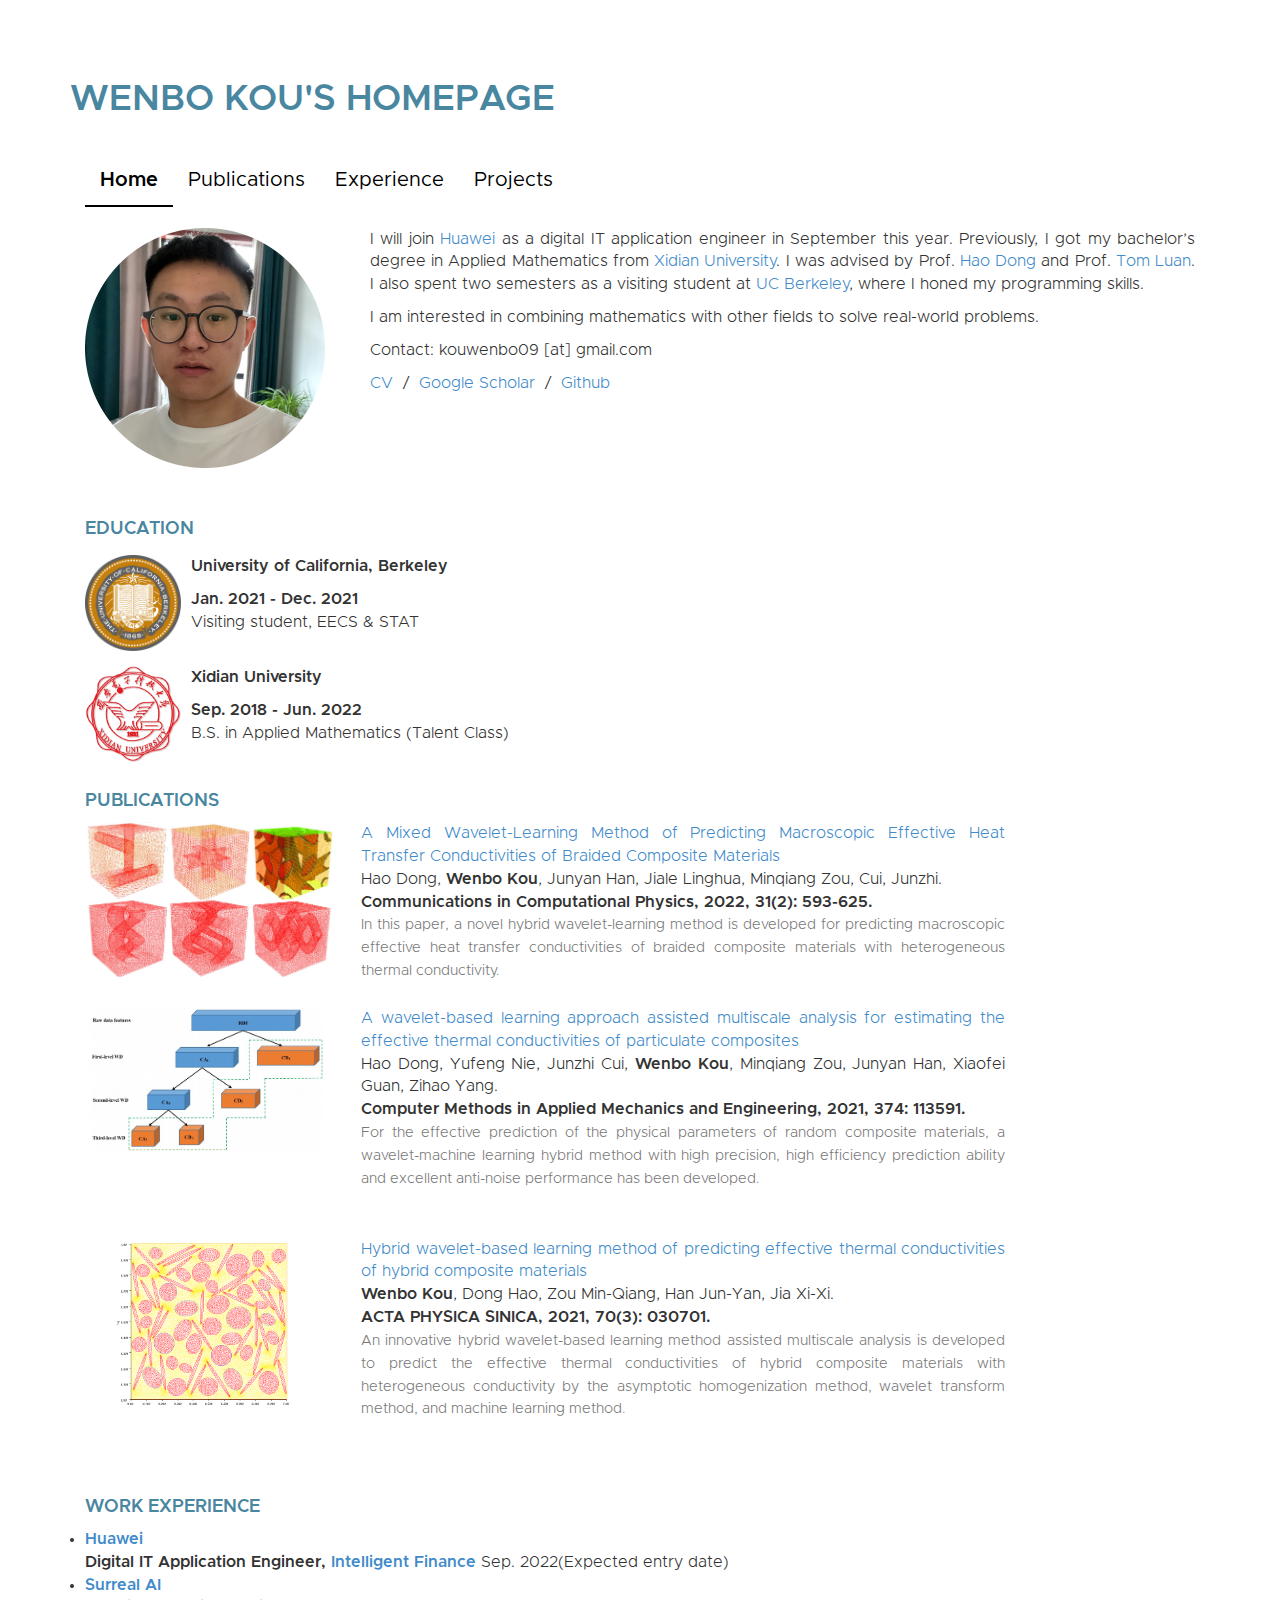
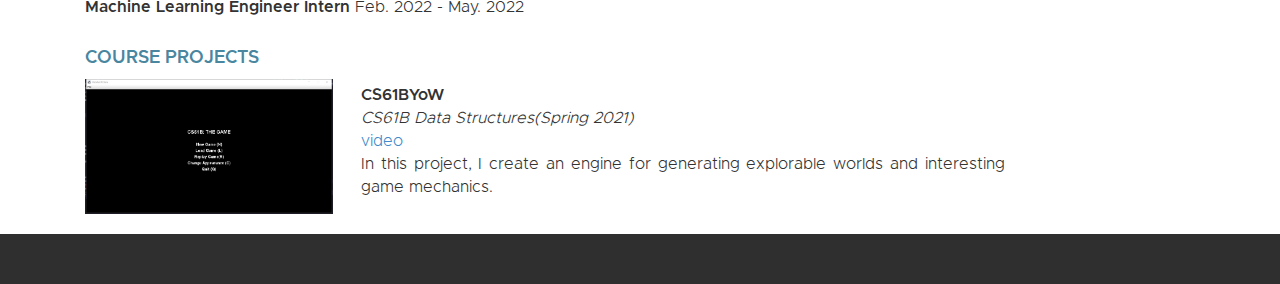
==== index.html @ a8dd76ac "update paper url" ====
<!DOCTYPE html>
<html lang="en">
<head>
    <script async
            src="https://www.googletagmanager.com/gtag/js?id=UA-112232484-1"></script>
    <script>
        window.dataLayer = window.dataLayer || [];

        function gtag() {
            dataLayer.push(arguments);
        }

        gtag('js', new Date());

        gtag('config', 'UA-112232484-1');
    </script>

    <meta charset="utf-8">
    <meta http-equiv="X-UA-Compatible" content="IE=edge">
    <meta name="viewport" content="width=device-width, initial-scale=1">
    <meta name="description" content="">
    <meta name="author" content="">
    <link rel="shortcut icon" href="images/favicon.png">

    <title>Wenbo Kou's Homepage</title>

    <!-- Bootstrap core CSS -->
    <link href="css/bootstrap.css" rel="stylesheet">

    <!-- Custom styles for this template -->
    <link href="css/style.css?123" rel="stylesheet">
    <link href="css/font-awesome.min.css" rel="stylesheet">

</head>

<body>

<!-- Static navbar -->


<div class="container">
    <div class="row">
        <div class="col-lg-6 col-lg-offset-0" align="left">
            <h1>Wenbo Kou's Homepage</h1>
        </div>
    </div>
</div> <!-- /container -->

<div class="navbar navbar-default" role="navigation">
    <div class="container">
        <div class="navbar-header">
            <button type="button" class="navbar-toggle" data-toggle="collapse"
                    data-target=".navbar-collapse">
                <span class="sr-only">Toggle navigation</span>
                <span class="icon-bar"></span>
                <span class="icon-bar"></span>
                <span class="icon-bar"></span>
            </button>
            <!--           <a class="navbar-brand" href="index.html">INSTANT</a>
             -->
        </div>
        <div class="navbar-collapse collapse">
            <ul class="nav navbar-nav navbar-left">
                <li class="active"><a href="#about">Home</a></li>
                <li><a href="#publication">Publications</a></li>
                <li><a href="#experience">Experience</a></li>
                <li><a href="#projects">Projects</a></li>
            </ul>
        </div><!--/.nav-collapse -->
    </div>
</div>

<div class="container" style="font-family:metropolis">
    <div class="col-md-3" , style="padding-right: 40px">
        <img class="img-responsive img-rounded" src="images/wenbokou-modified.png" alt=""
             style="max-width: 240px;"><br>
    </div>
    <div id="about" class="col-md-9" style="text-align:justify">
        <p>I will join  <a href="https://e.huawei.com/en/">Huawei</a> as a digital IT application engineer in September this year. Previously, I got my bachelor’s degree in Applied Mathematics from <a href="https://en.xidian.edu.cn/">Xidian University</a>. I was advised by
            Prof. <a href="https://faculty.xidian.edu.cn/DH2/en/index.htm">Hao Dong</a> and Prof. <a href="https://scholar.google.com/citations?user=lPDUfpgAAAAJ&hl=en">Tom Luan</a>. 
        I also spent two semesters as a visiting student at <a href="https://www.berkeley.edu/">UC Berkeley</a>, where I honed my programming skills.
        <p>I am interested in combining mathematics with other fields to solve real-world problems.
        </p>
        <p>Contact: kouwenbo09 [at] gmail.com
        <p> <a href="./files/myCV.pdf">CV</a> &nbsp/&nbsp
            <a href="https://scholar.google.com/citations?user=yHcMSDsAAAAJ&hl=en">Google Scholar</a> &nbsp/&nbsp
            <a href="https://github.com/WenboKou">Github</a><br>
        </p>
    </div>

    <div id="education" class="col-md-10" style="text-align:justify">
        <h3>Education</h3>
        <div class="media">
                <span class="pull-left"><img src="./images/berkeley.png"
                                             width="96px" height="96px"/></span>
            <div class="media-body">
                <p><b>University of California, Berkeley</b></p>
                <span style="font-weight: bold">Jan. 2021 - Dec. 2021</span>
                <p>Visiting student, EECS & STAT</p>
            </div>
        </div>
        <div class="media">
                <span class="pull-left"><img src="./images/xidian.png"
                                             width="96px" height="96px"/></span>
            <div class="media-body">
                <p><b>Xidian University</b></p>
                <span style="font-weight: bold">Sep. 2018 - Jun. 2022</span>
                <p>B.S. in Applied Mathematics (Talent Class)</p>
            </div>
        </div>
    </div>

    <div id="publication" class="col-md-10" style="text-align:justify">
        <h3>Publications</h3>
        <div class="pub">
            <table width="100%" border="0">
                <tr>
                    <td width="30%" valign="top">
                        <a href="images/braided.png" class="image"><img src="images/braided.png" width="90%" alt=""></a>
                    </td>
                    <td width="80%">
                        <div><a href="https://ui.adsabs.harvard.edu/abs/2022CCoPh..31..593D/abstract">
                            <papertitle>A Mixed Wavelet-Learning Method of Predicting Macroscopic Effective Heat Transfer Conductivities of Braided Composite Materials</papertitle>
                            </a></div>
                        <div>
                            <span> Hao Dong, </span>
                            <span> <b>Wenbo Kou</b></span>,
                            <span> Junyan Han, Jiale Linghua, Minqiang Zou, Cui, Junzhi.</span>
                        </div>
                        <div>
                            <span class="tag"><b>Communications in Computational Physics, 2022, 31(2): 593-625.</b></a></span>
                            <div>
                                <span class="des">In this paper, a novel hybrid
                                    wavelet-learning method is developed for predicting macroscopic effective
                                    heat transfer conductivities of braided composite materials with heterogeneous thermal conductivity.
                                </span>
                            </div>
                        </div>
                    </td>
                </tr>
            </table>
        </div>
        <div class="pub">
            <table width="100%" border="0">
                <tr>
                    <td width="30%" valign="top">
                        <a href="images/wavelet_decomposition.png" class="image"><img src="images/wavelet_decomposition.png" width="90%" alt=""></a>
                    </td>
                    <td width="80%">
                        <div><a href="https://www.sciencedirect.com/science/article/abs/pii/S0045782520307763">
                            <papertitle>A wavelet-based learning approach assisted multiscale analysis for estimating the effective thermal conductivities of particulate composites</papertitle>
                          </a></div>
                        <div>
                            <span>Hao Dong, Yufeng Nie, Junzhi Cui, </span>
                            <span> <b>Wenbo Kou</b></span>,
                            <span> Minqiang Zou, Junyan Han, Xiaofei Guan, Zihao Yang.</span>
                        </div>
                        <div>
                            <span class="tag"><b>Computer Methods in Applied Mechanics and Engineering, 2021, 374: 113591.</b></span>
                            <div>
                                <span class="des">For the effective prediction of the physical parameters of random composite materials, a wavelet-machine learning hybrid method with high precision, high efficiency prediction ability and excellent anti-noise performance has been developed. </span>
                            </div>
                        </div>
                    </td>
                </tr>
            </table>
        </div>
        <br>
        <div class="pub">
            <table width="100%" border="0">
                <tr>
                    <td width="30%" valign="top">
                        <a href="images/MaterCRandEllipse2Dedit2.edp.png" class="image"><img src="images/MaterCRandEllipse2Dedit2.edp.png" width="90%" alt=""></a>
                    </td>
                    <td width="80%">
                        <div><a href="http://wulixb.iphy.ac.cn/fileWLXB/journal/article/wlxb/2021/3/PDF/3-20201085.pdf">
                            <papertitle>Hybrid wavelet-based learning method of predicting effective thermal conductivities of hybrid composite materials</papertitle>
                          </a></div>
                        <div>
                            <span> <b>Wenbo Kou</b></span>,
                            <span>Dong Hao, Zou Min-Qiang, Han Jun-Yan, Jia Xi-Xi.</span>
                        </div>
                        <div>
                            <span class="tag"><b>ACTA PHYSICA SINICA, 2021, 70(3): 030701.</b></span>
                            <div>
                                <span class="des">An innovative hybrid wavelet-based learning method assisted multiscale analysis is developed to predict the effective thermal conductivities of hybrid composite materials with heterogeneous conductivity by the asymptotic homogenization method, wavelet transform method, and machine learning method. </span>
                            </div>
                        </div>
                    </td>
                </tr>
            </table>
        </div>
        <br>
    </div>
    <br>

    <div id="experience" class="col-md-10" style="text-align:justify">
        <h3>WORK EXPERIENCE</h3>

        <li><strong><a
            href="https://e.huawei.com/en/">
        Huawei
        </a></strong>
            <br> <b>Digital IT Application Engineer, <a
                href="https://e.huawei.com/en/solutions/industries/smart-finance">
                Intelligent Finance</a>
            </a> </b>Sep. 2022(Expected entry date)<i></i>
        </li>

        <li><strong><a
            href="https://www.surreal.la/home">
        Surreal AI
        </a></strong>
            <br> <b>Machine Learning Engineer Intern
            </a> </b>Feb. 2022 - May. 2022 <i></i>
        </li>
    </div>

    <div id="projects" class="col-md-10" style="text-align:justify">
        <h3>Course Projects</h3>

        <div class="projects">
            <table width="100%" border="0">
                <tr>
                    <td width="30%" valign="top">
                        <a href="images/byow.png" class="image"><img src="images/byow.png" width="90%" alt=""></a>
                    </td>
                    <td width="80%">
                        <papertitle><b>CS61BYoW</b></papertitle>
                        <br>
                        <em>CS61B Data Structures(Spring 2021)</em>
                        <br>
                        <a href="https://drive.google.com/file/d/1eGYNQSWRpnLHphb8RFQ2kUPpRiT41MZt/view?usp=sharing">video</a>
                        <p>In this project, I create an engine for generating explorable worlds and interesting game mechanics.</p>
                    </td>
                </tr>
            </table>
        </div>
    </div>
</div>


<div id="footerwrap">
    <div class="container">
        <div class="row centered">
            <div class="col-lg-4">
                <p><b></b></p>
            </div>
            <div class="col-lg-4">
                <p></p>
            </div>
        </div>
    </div>
</div>


<!-- Bootstrap core JavaScript
================================================== -->
<!-- Placed at the end of the document so the pages load faster -->
<script src="js/jquery.min.js"></script>
<script src="js/bootstrap.min.js"></script>
</body>
</html>
---- css/style.css ----
@import url(http://fonts.googleapis.com/css?family=Montserrat:400,700);

@font-face {
    font-family: metropolis;
    src: url('./metropolis/Metropolis-Bold.otf') format('opentype');
    font-weight: 800;
    font-style: normal;
}

@font-face {
    font-family: metropolis;
    src: url('./metropolis/Metropolis-SemiBold.otf') format('opentype');
    font-weight: 700;
    font-style: normal;
}


@font-face {
    font-family: metropolis;
    src: url('./metropolis/Metropolis-Regular.otf') format('opentype');
    font-weight: 500;
    font-style: normal;
}


@font-face {
    font-family: metropolis;
    src: url('./metropolis/Metropolis-Light.otf') format('opentype');
    font-weight: 400;
    font-style: normal;
}


::-moz-selection {
    background: #f2c2c9;
    color: #a4003a;
    text-shadow: none;
}

::selection {
    background: #5d9aa0;
    color: #13070f;
    text-shadow: none;
}

/*
 * A better looking default horizontal rule
 */

 hr {
    display: block;
    height: 1px;
    border: 0;
    border-top: 1px solid #ccc;
    margin: 1em 0;
    padding: 0;
}

.centered {
	text-align: center
}

.mt {
	margin-top: 10px;
}

.mb {
	margin-bottom: 10px;
}

.mbb {
	margin-top: 40px;
}

/* ==========================================================================
   General styles
   ========================================================================== */


body {
    font-family: metropolis;
    font-weight: 400;
    font-size: 16px;

    -webkit-font-smoothing: antialiased;
    -webkit-overflow-scrolling: touch;
}

h1, h2, h3, h4, h5, h6 {
	font-weight: 700;
    color: #4a4a4a;
}

h1 {
    text-transform: uppercase;
    font-family: Metropolis;
    font-weight: 700;
    padding-top: 60px;
    padding-bottom: 4px;
    color: #4986a0;
}

h3 {
    text-transform: uppercase;
    font-family: Metropolis;
    font-weight: 700;
    padding-top: 10px;
    font-size:18px;
    color: #4986a0;
}


p .center {
    text-align: center;
    font-style: italic;
}

.navbar-default {
	padding-top: 20px;
}

.navbar-brand {
	font-weight: 700;
}

.navbar-default .navbar-brand {
	color: #3e4ba0;
}

.navbar-default {
	background-color: transparent;
	border-color: transparent;
	font-size: 20px;
	font-weight: 600;
}

.navbar-default .navbar-nav > .active > a, .navbar-default .navbar-nav > .active > a:hover, .navbar-default .navbar-nav > .active > a:focus {
	font-weight: bold;
	color: black;
	background-color: transparent;
	border-bottom: 2px solid black
}



.navbar-default .navbar-nav > li > a {
	color: black;
	font-weight: 500;
}

/* ==========================================================================
   Wrap Sections
   ========================================================================== */

#headerwrap {
	background: url(../images/background.png) no-repeat center top;
	margin-top: -70px;
	padding-top: 100px;
	text-align: center;
	background-attachment: relative;
	background-position: center center;
	min-height: 350px;
	width: 100%;
	
    -webkit-background-size: 100%;
    -moz-background-size: 100%;
    -o-background-size: 100%;
    background-size: 100%;

    -webkit-background-size: cover;
    -moz-background-size: cover;
    -o-background-size: cover;
    background-size: cover;
}

#headerwrap h1 {
	color:#ffffff;
	padding-top: 10px;
	padding-bottom: 20px;
	letter-spacing: 4px;
	font-size: 80px;
	font-weight: bold;
}

#headerwrap h4 {
	font-weight: 500;
	color: #ffffff
}

#social {
	padding-top: 50px;
	padding-bottom: 50px;
	background-color: #f2f2f2;
}

#social i {
	font-size: 40px;
	color: #4a4a4a
}

#social i:hover {
	color: #4986a0
}

#footerwrap {
	margin-top: 20px;
	padding-top: 30px;
	padding-bottom: 10px;
	background-color: #2f2f2f;
}

#footerwrap p {
	color: #f2f2f2;
	margin-left: 10px;
}

#workwrap h1 {
	color:#ffffff;
	padding-top: 10px;
	padding-bottom: 20px;
	letter-spacing: 4px;
	font-size: 80px;
	font-weight: bold;
}

#workwrap h4 {
	font-weight: 400;
	color: #ffffff
}




/* Gallery */
.gallery {
	margin-top: 30px;
	padding: 25px;
}

.gallery img:hover {
	opacity: 0.4;
}

div.pub {
    padding-bottom:25px;
}
div.authors a:link,
div.authors a:visited {
    color: #777777
}
div.authors {
    font-size: 100%;
    color: #777777
}
span.author {
    white-space: nowrap
}

span.me {
    color: #000000;
    font-weight: 600
}

span.highlight,
span.highlight a:link,
span.highlight a:visited {
    color: #BB2222
}

span.tag,
span.tag a:link,
section.pub {
    padding-bottom:25px;
}
span.des {
    font-size: 90%;
    color: #777777
}

img {
    max-width:100%;
}
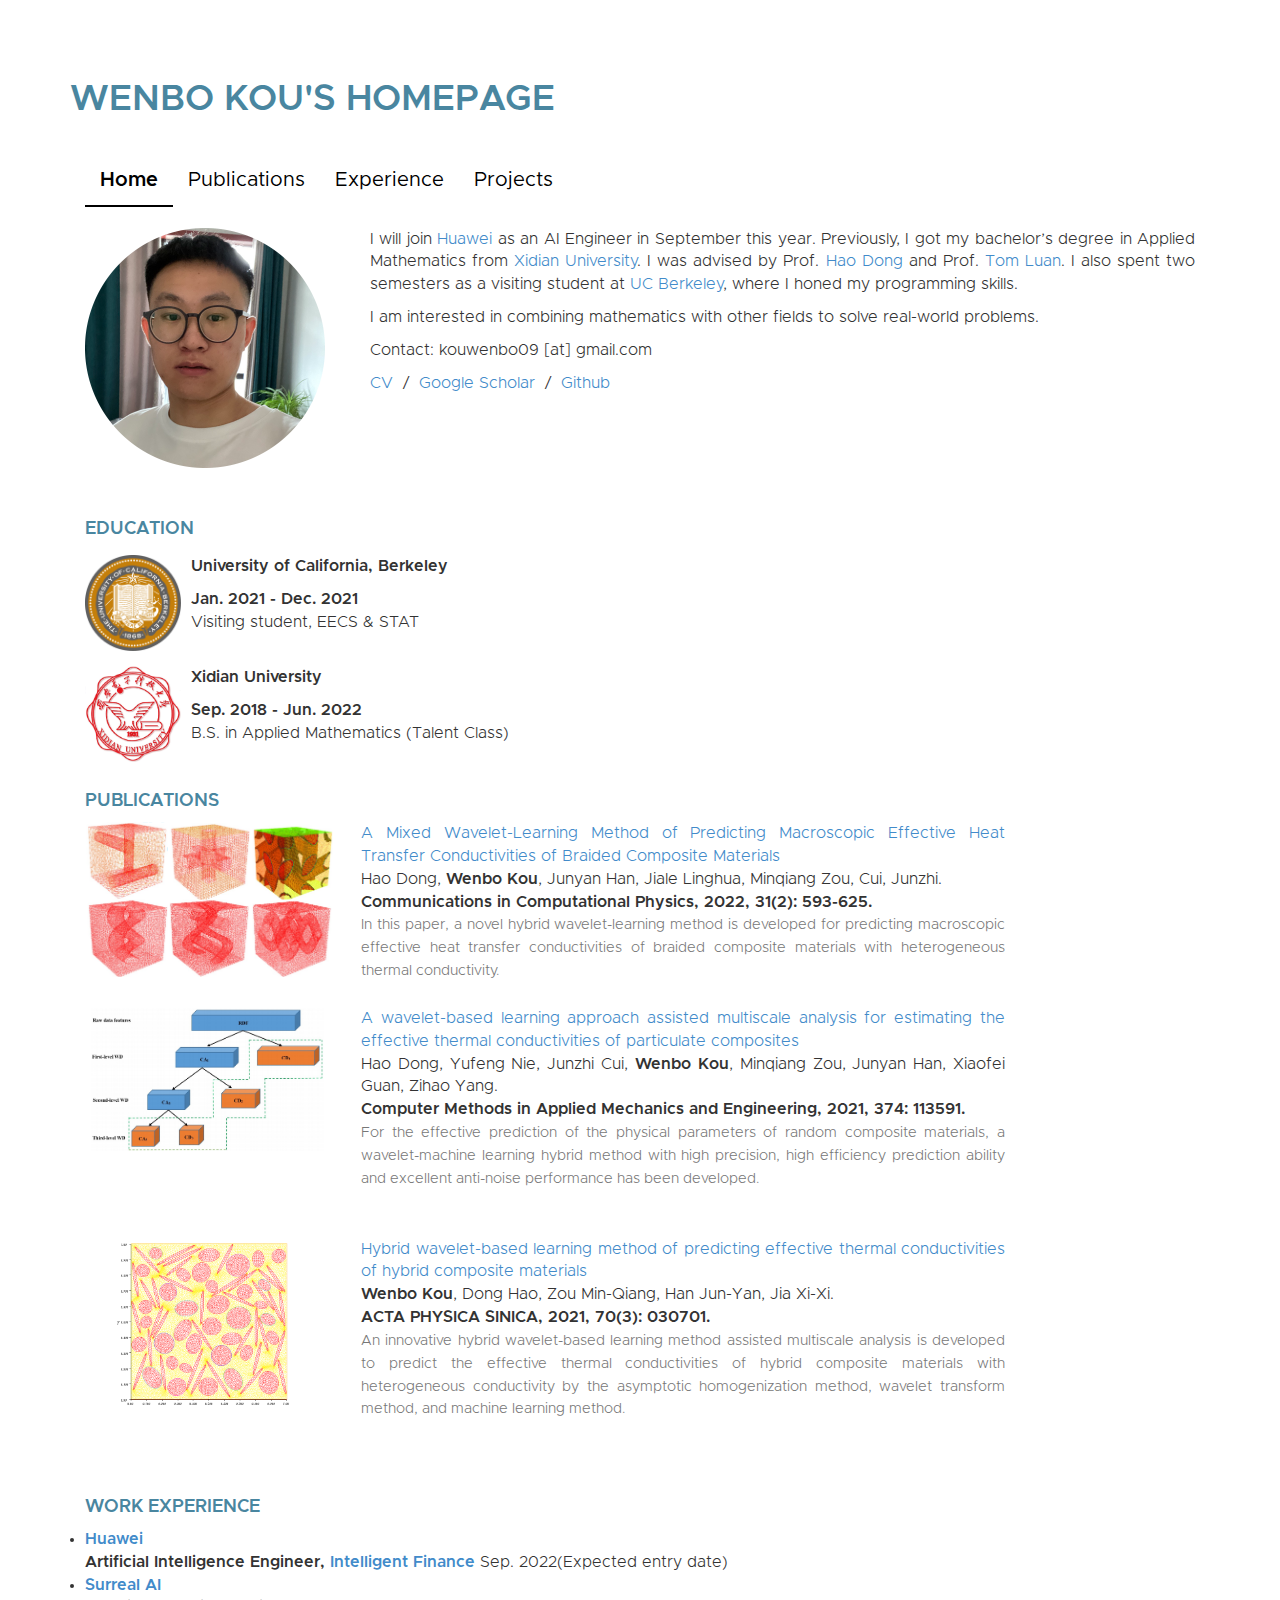
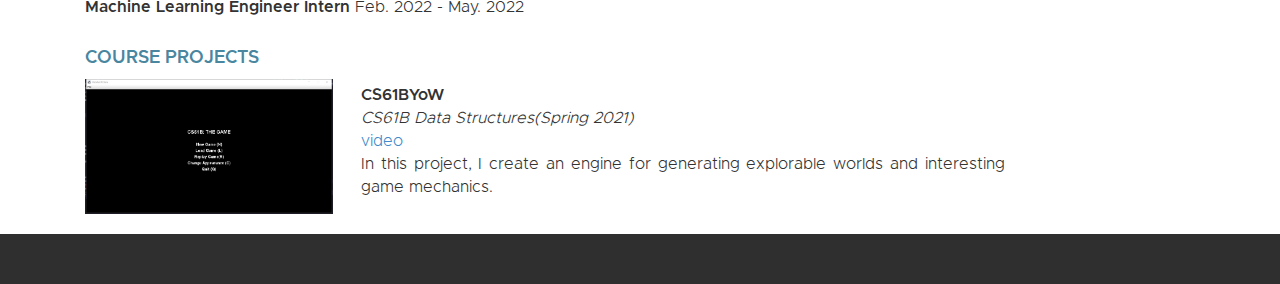
==== commit cb314510: "update position" ====
--- a/index.html
+++ b/index.html
@@ -76,7 +76,7 @@
              style="max-width: 240px;"><br>
     </div>
     <div id="about" class="col-md-9" style="text-align:justify">
-        <p>I will join  <a href="https://e.huawei.com/en/">Huawei</a> as a digital IT application engineer in September this year. Previously, I got my bachelor’s degree in Applied Mathematics from <a href="https://en.xidian.edu.cn/">Xidian University</a>. I was advised by
+        <p>I will join  <a href="https://e.huawei.com/en/">Huawei</a> as an AI Engineer in September this year. Previously, I got my bachelor’s degree in Applied Mathematics from <a href="https://en.xidian.edu.cn/">Xidian University</a>. I was advised by
             Prof. <a href="https://faculty.xidian.edu.cn/DH2/en/index.htm">Hao Dong</a> and Prof. <a href="https://scholar.google.com/citations?user=lPDUfpgAAAAJ&hl=en">Tom Luan</a>. 
         I also spent two semesters as a visiting student at <a href="https://www.berkeley.edu/">UC Berkeley</a>, where I honed my programming skills.
         <p>I am interested in combining mathematics with other fields to solve real-world problems.
@@ -201,7 +201,7 @@
             href="https://e.huawei.com/en/">
         Huawei
         </a></strong>
-            <br> <b>Digital IT Application Engineer, <a
+            <br> <b>Artificial Intelligence Engineer, <a
                 href="https://e.huawei.com/en/solutions/industries/smart-finance">
                 Intelligent Finance</a>
             </a> </b>Sep. 2022(Expected entry date)<i></i>
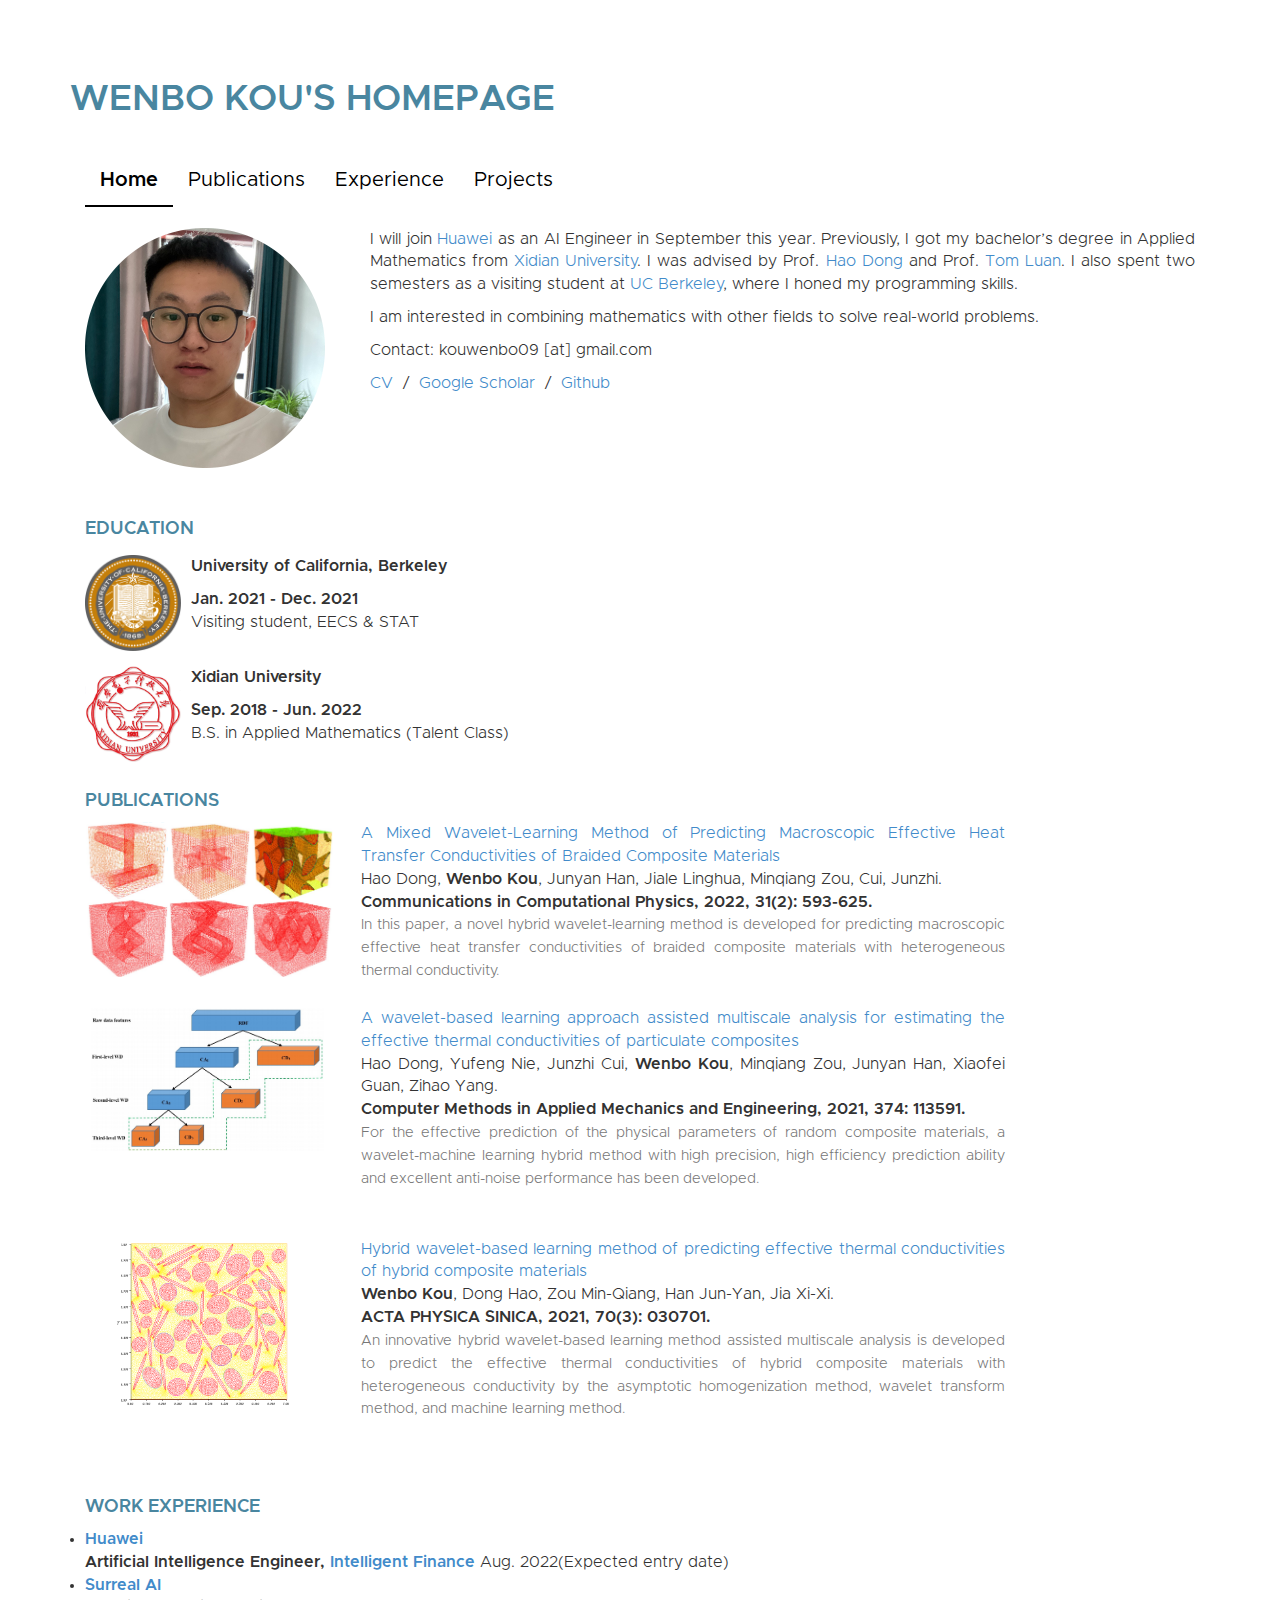
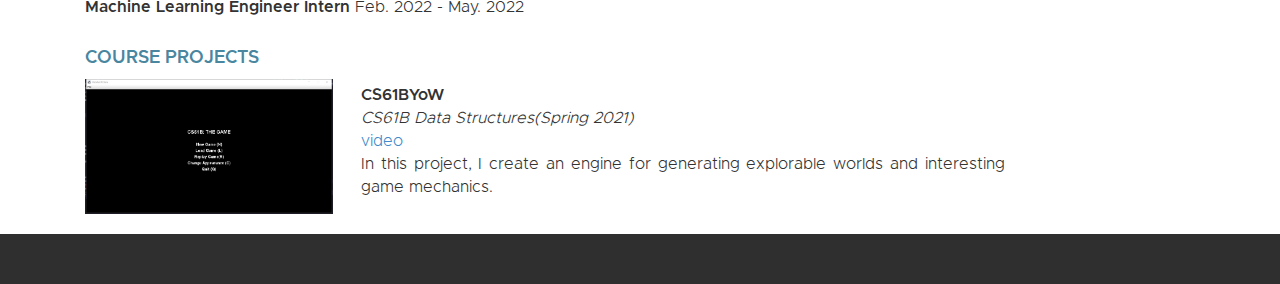
==== commit 1dd31f08: "update cv and entry date" ====
--- a/index.html
+++ b/index.html
@@ -14,6 +14,7 @@
 
         gtag('config', 'UA-112232484-1');
     </script>
+
 
     <meta charset="utf-8">
     <meta http-equiv="X-UA-Compatible" content="IE=edge">
@@ -82,7 +83,7 @@
         <p>I am interested in combining mathematics with other fields to solve real-world problems.
         </p>
         <p>Contact: kouwenbo09 [at] gmail.com
-        <p> <a href="./files/myCV.pdf">CV</a> &nbsp/&nbsp
+        <p> <a href="./files/CV-v3.pdf">CV</a> &nbsp/&nbsp
             <a href="https://scholar.google.com/citations?user=yHcMSDsAAAAJ&hl=en">Google Scholar</a> &nbsp/&nbsp
             <a href="https://github.com/WenboKou">Github</a><br>
         </p>
@@ -204,7 +205,7 @@
             <br> <b>Artificial Intelligence Engineer, <a
                 href="https://e.huawei.com/en/solutions/industries/smart-finance">
                 Intelligent Finance</a>
-            </a> </b>Sep. 2022(Expected entry date)<i></i>
+            </a> </b>Aug. 2022(Expected entry date)<i></i>
         </li>
 
         <li><strong><a
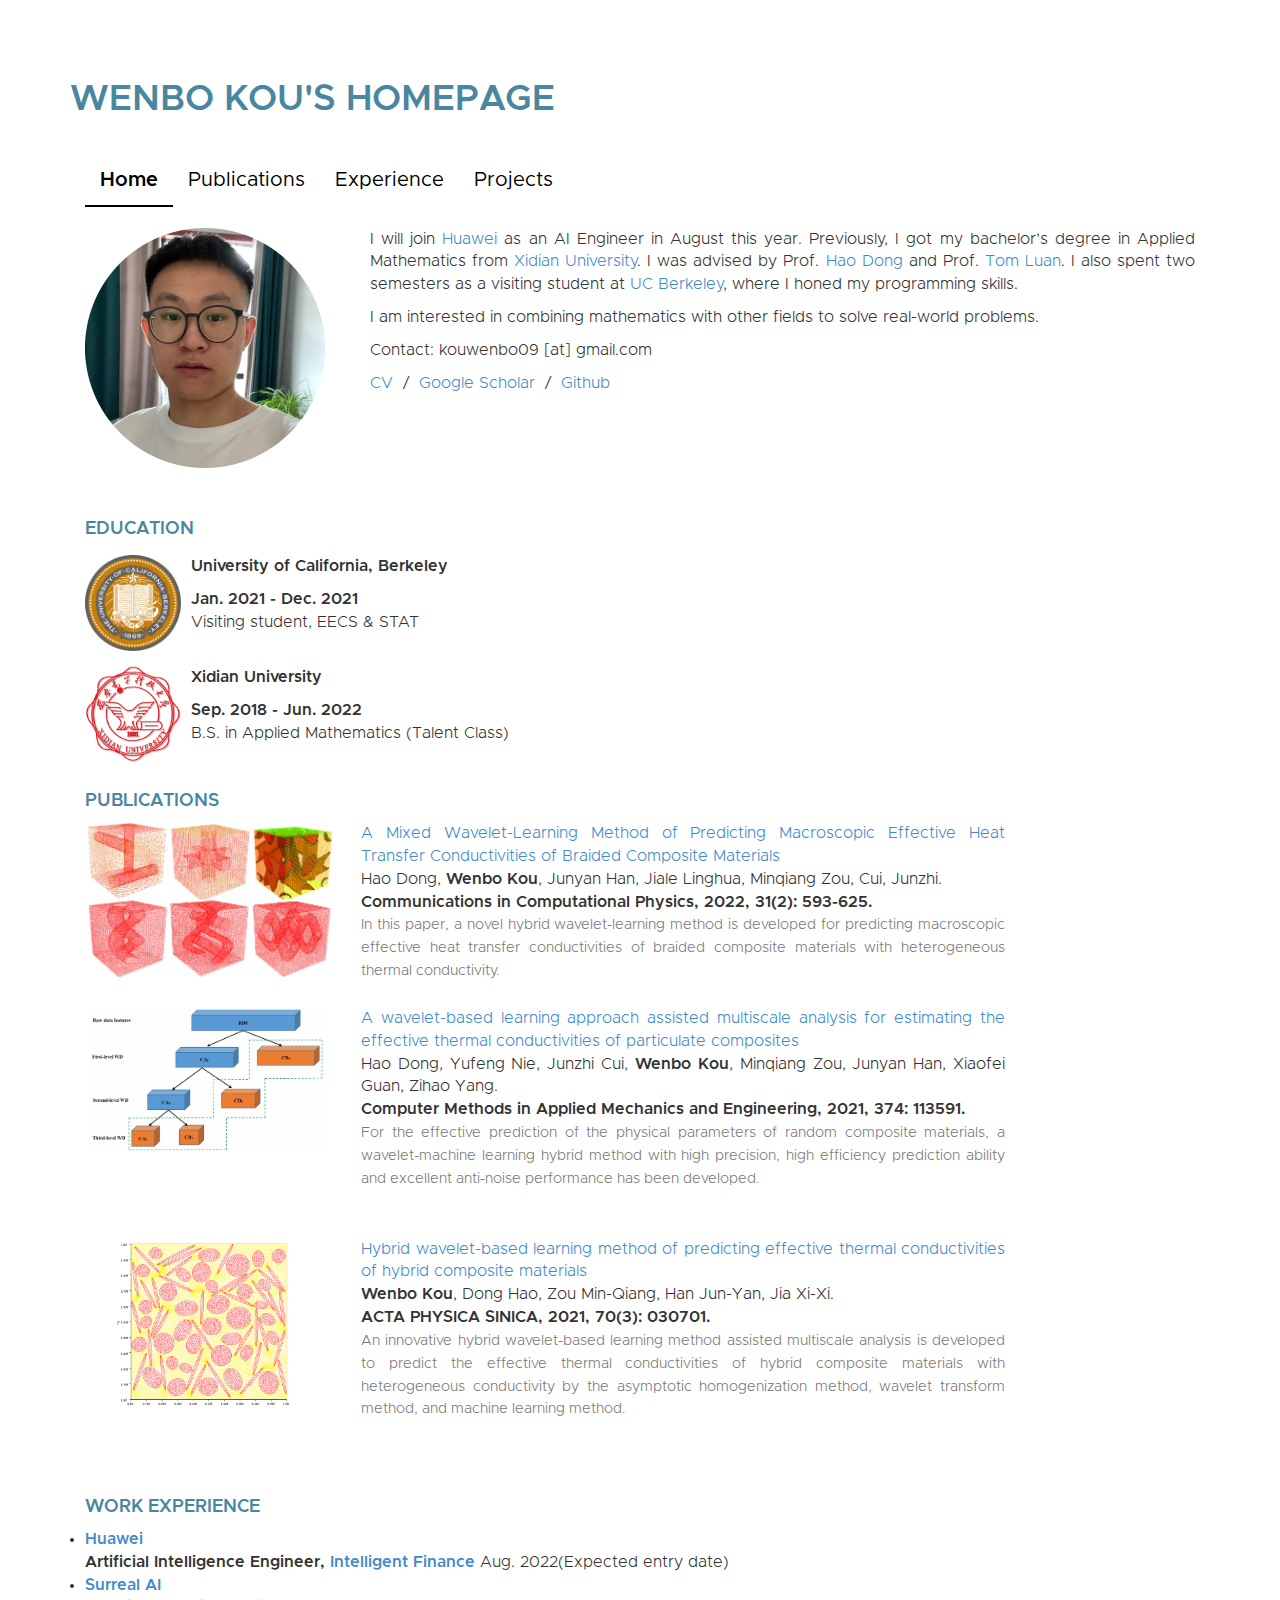
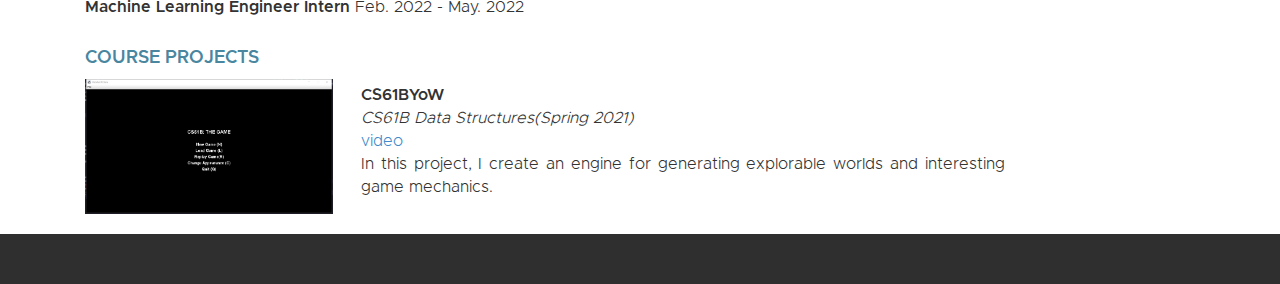
==== commit 8bb13d2b: "update" ====
--- a/index.html
+++ b/index.html
@@ -77,7 +77,7 @@
              style="max-width: 240px;"><br>
     </div>
     <div id="about" class="col-md-9" style="text-align:justify">
-        <p>I will join  <a href="https://e.huawei.com/en/">Huawei</a> as an AI Engineer in September this year. Previously, I got my bachelor’s degree in Applied Mathematics from <a href="https://en.xidian.edu.cn/">Xidian University</a>. I was advised by
+        <p>I will join  <a href="https://e.huawei.com/en/">Huawei</a> as an AI Engineer in August this year. Previously, I got my bachelor’s degree in Applied Mathematics from <a href="https://en.xidian.edu.cn/">Xidian University</a>. I was advised by
             Prof. <a href="https://faculty.xidian.edu.cn/DH2/en/index.htm">Hao Dong</a> and Prof. <a href="https://scholar.google.com/citations?user=lPDUfpgAAAAJ&hl=en">Tom Luan</a>. 
         I also spent two semesters as a visiting student at <a href="https://www.berkeley.edu/">UC Berkeley</a>, where I honed my programming skills.
         <p>I am interested in combining mathematics with other fields to solve real-world problems.
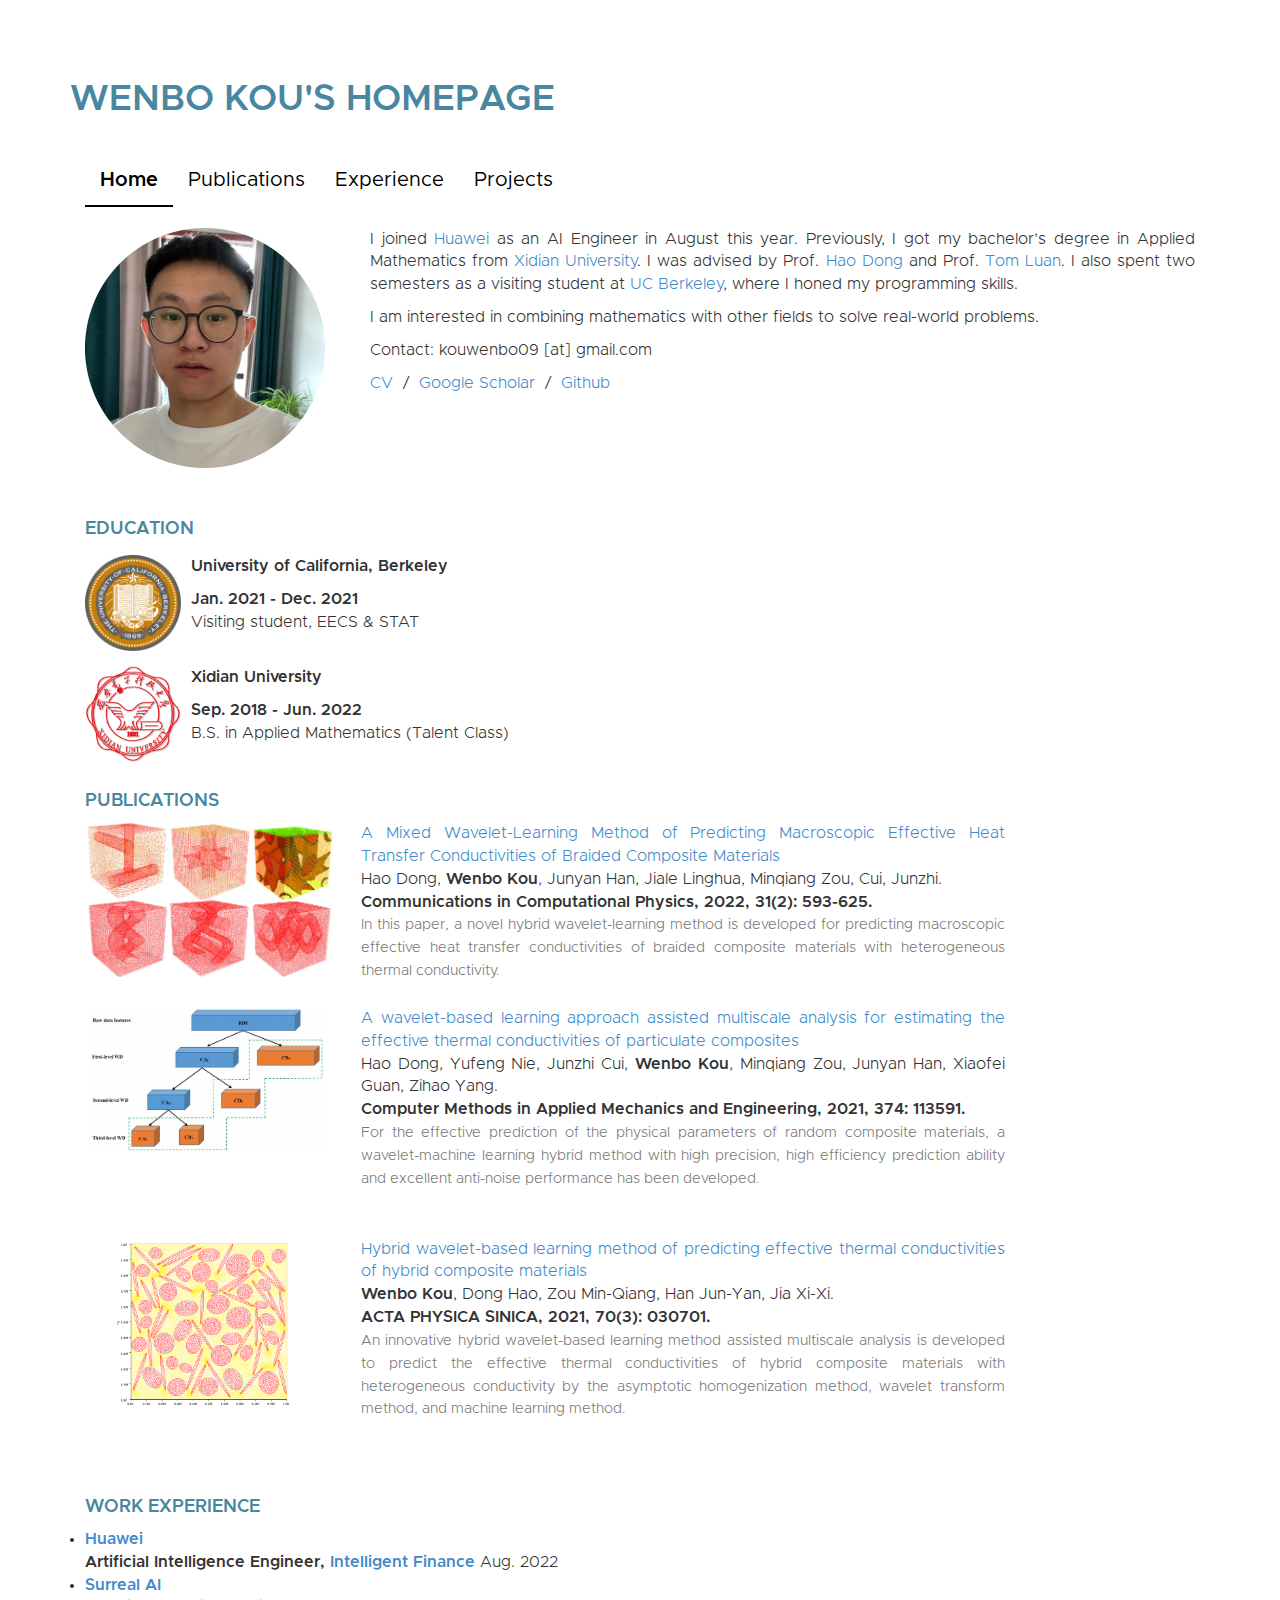
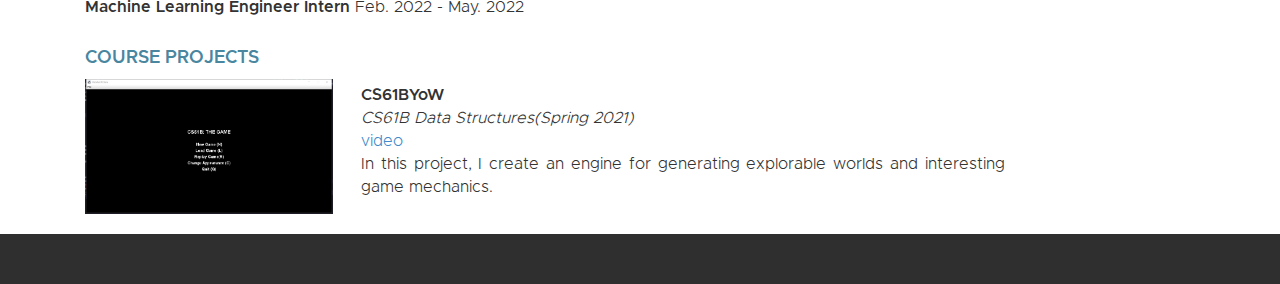
==== commit cbff2e33: "update" ====
--- a/index.html
+++ b/index.html
@@ -77,13 +77,13 @@
              style="max-width: 240px;"><br>
     </div>
     <div id="about" class="col-md-9" style="text-align:justify">
-        <p>I will join  <a href="https://e.huawei.com/en/">Huawei</a> as an AI Engineer in August this year. Previously, I got my bachelor’s degree in Applied Mathematics from <a href="https://en.xidian.edu.cn/">Xidian University</a>. I was advised by
+        <p>I joined  <a href="https://e.huawei.com/en/">Huawei</a> as an AI Engineer in August this year. Previously, I got my bachelor’s degree in Applied Mathematics from <a href="https://en.xidian.edu.cn/">Xidian University</a>. I was advised by
             Prof. <a href="https://faculty.xidian.edu.cn/DH2/en/index.htm">Hao Dong</a> and Prof. <a href="https://scholar.google.com/citations?user=lPDUfpgAAAAJ&hl=en">Tom Luan</a>. 
         I also spent two semesters as a visiting student at <a href="https://www.berkeley.edu/">UC Berkeley</a>, where I honed my programming skills.
         <p>I am interested in combining mathematics with other fields to solve real-world problems.
         </p>
         <p>Contact: kouwenbo09 [at] gmail.com
-        <p> <a href="./files/CV-v3.pdf">CV</a> &nbsp/&nbsp
+        <p> <a href="./files/CV-v4.pdf">CV</a> &nbsp/&nbsp
             <a href="https://scholar.google.com/citations?user=yHcMSDsAAAAJ&hl=en">Google Scholar</a> &nbsp/&nbsp
             <a href="https://github.com/WenboKou">Github</a><br>
         </p>
@@ -205,7 +205,7 @@
             <br> <b>Artificial Intelligence Engineer, <a
                 href="https://e.huawei.com/en/solutions/industries/smart-finance">
                 Intelligent Finance</a>
-            </a> </b>Aug. 2022(Expected entry date)<i></i>
+            </a> </b>Aug. 2022<i></i>
         </li>
 
         <li><strong><a
